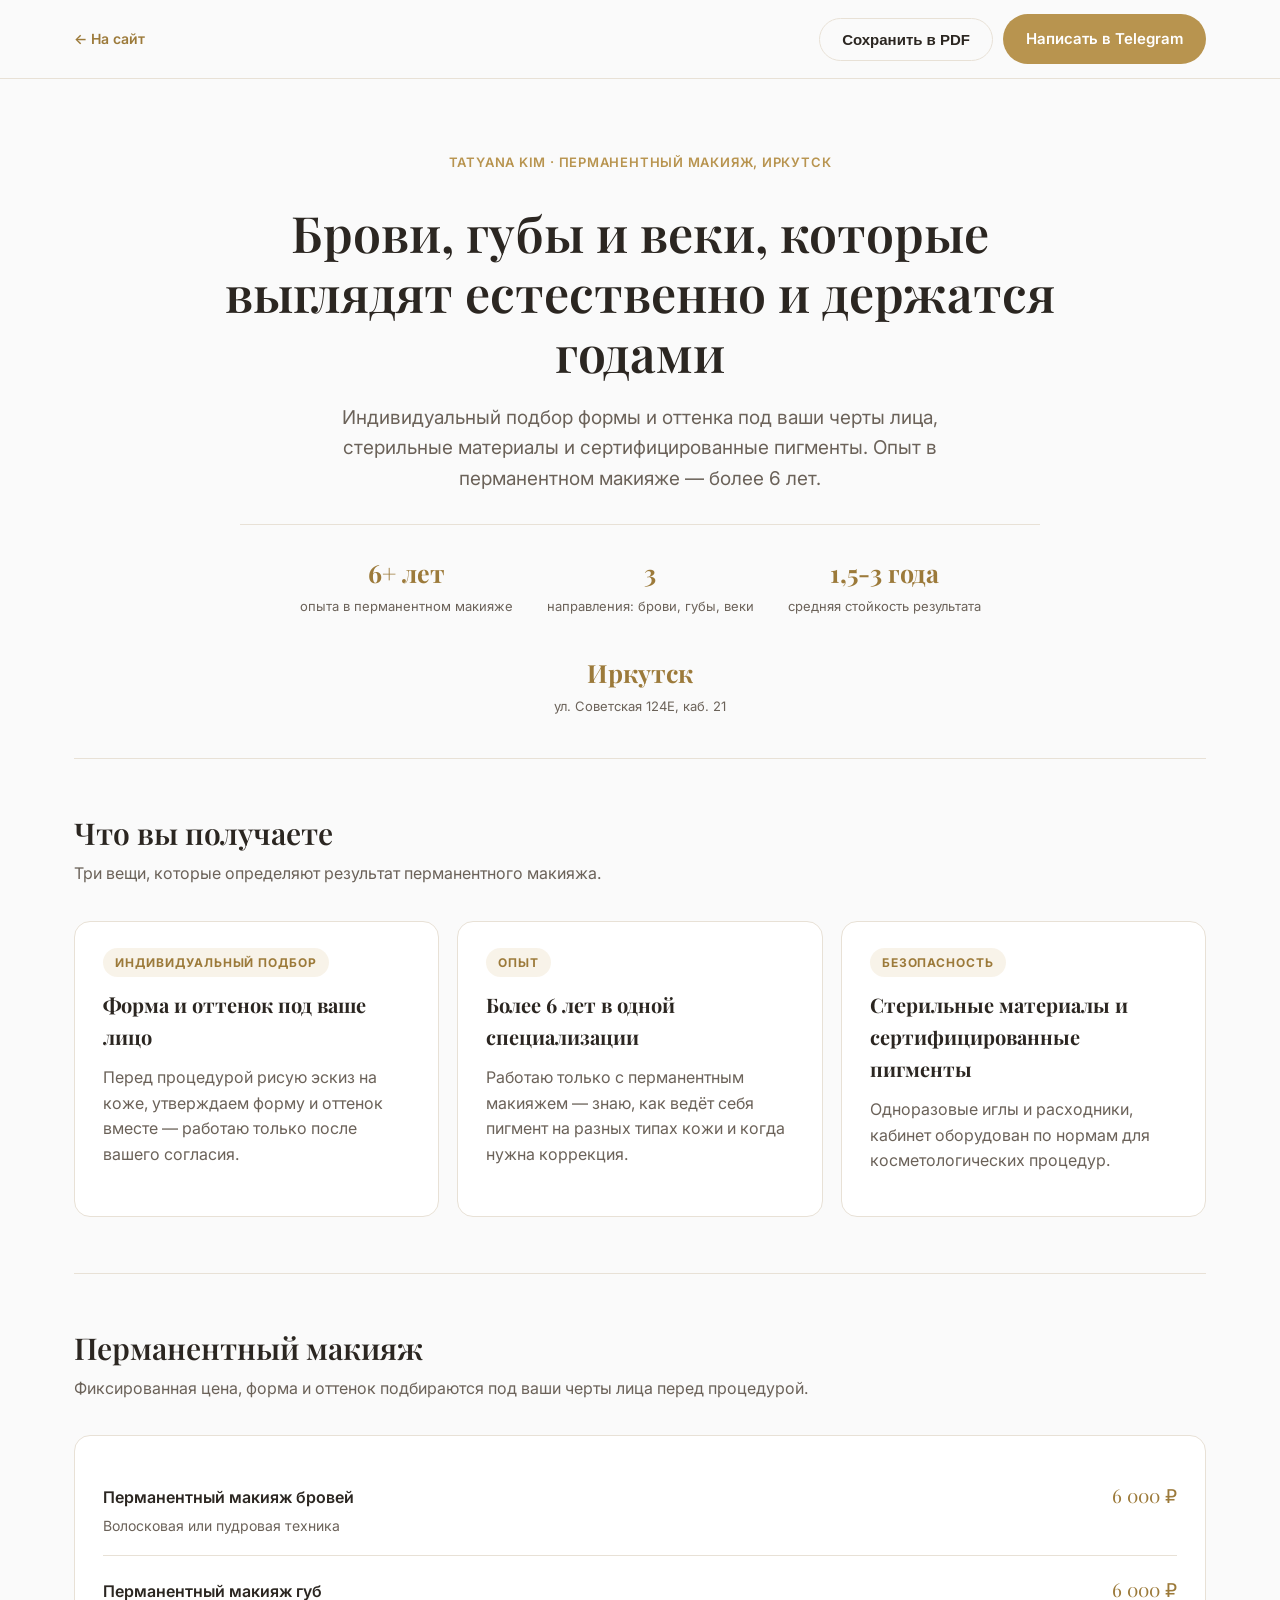
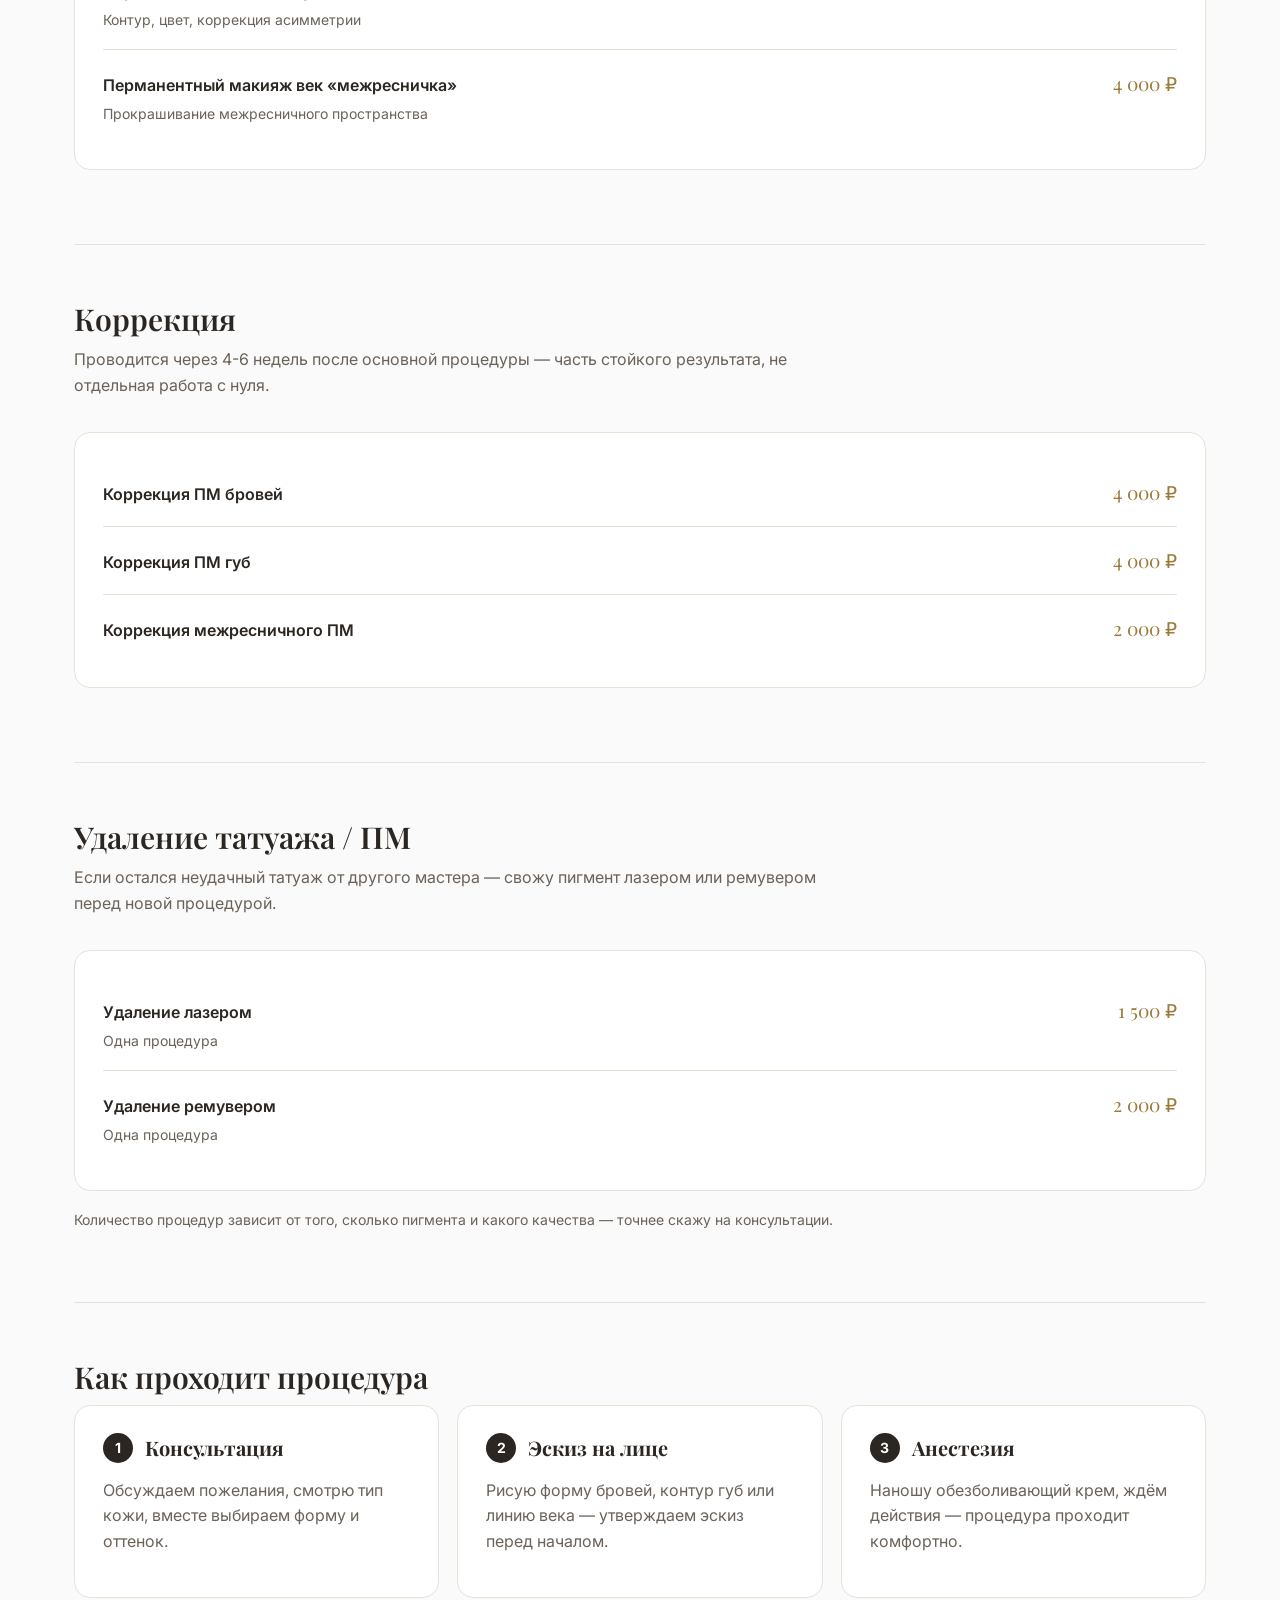
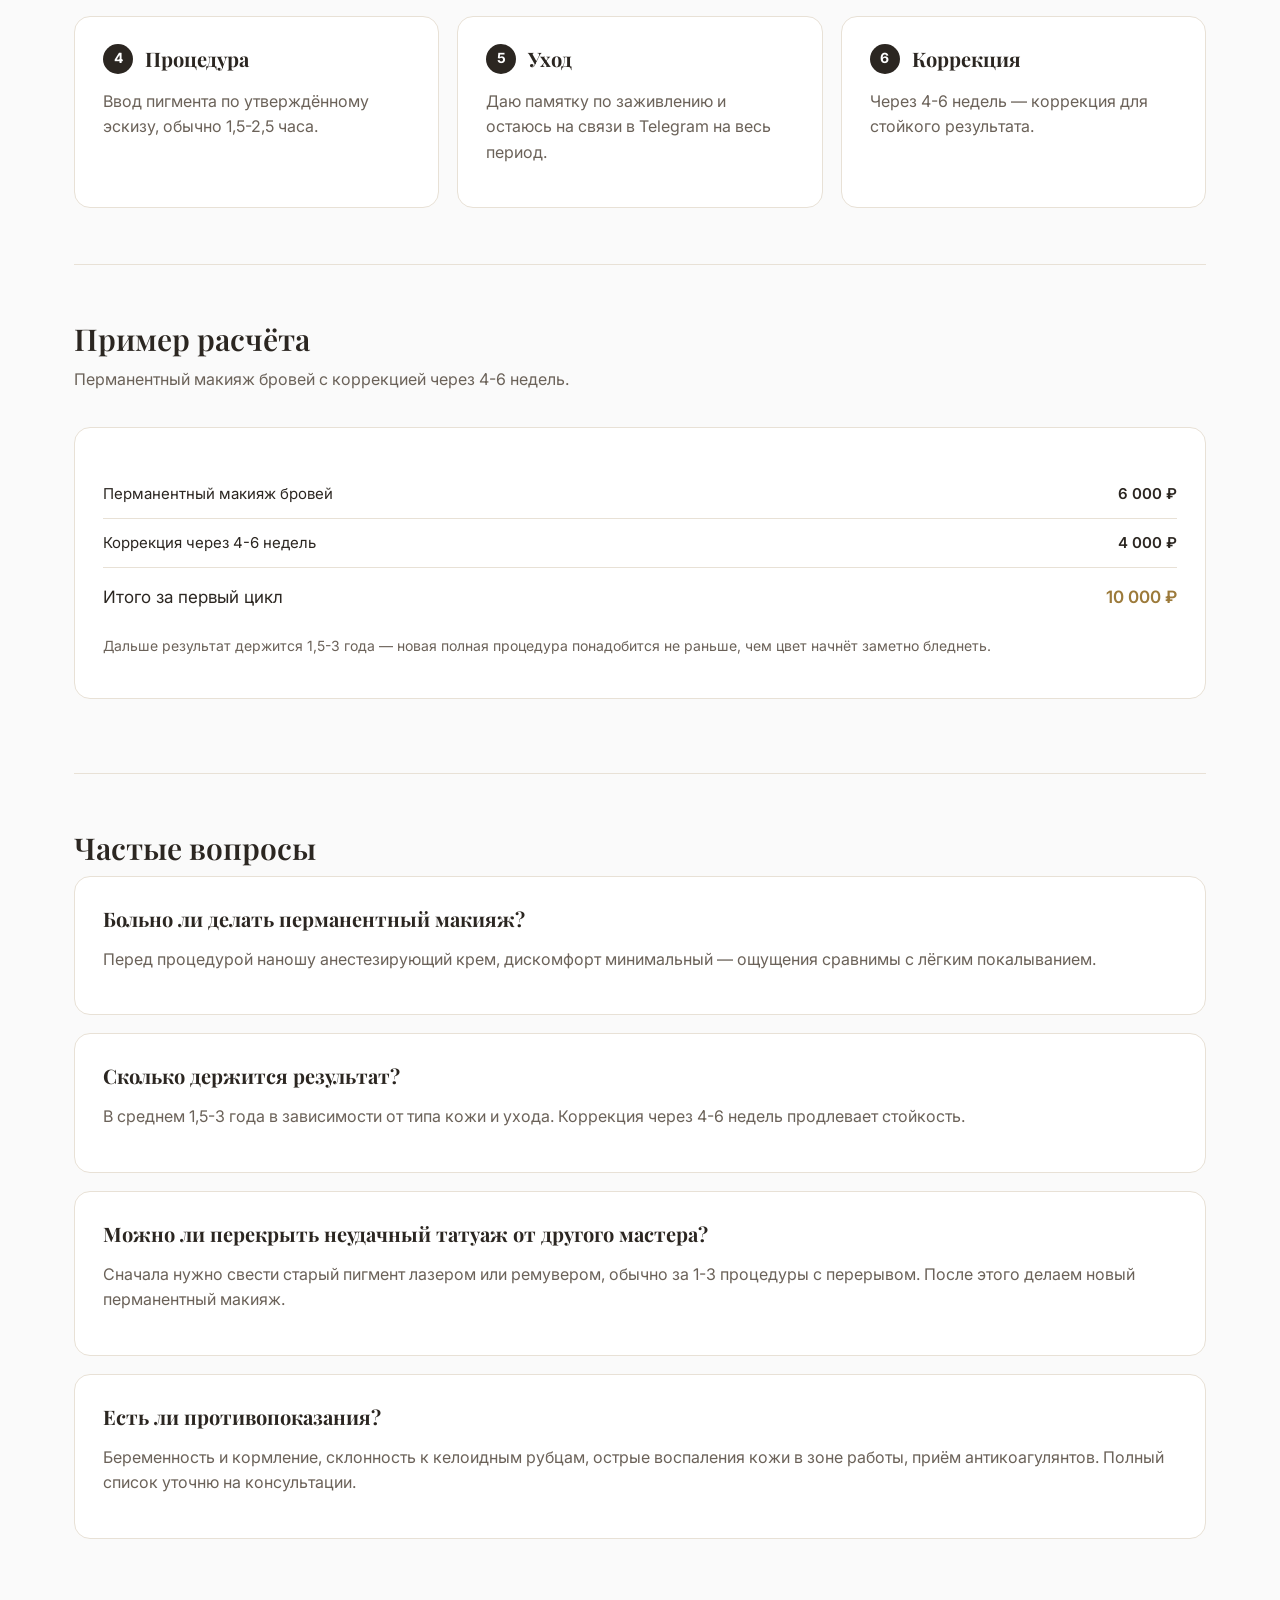
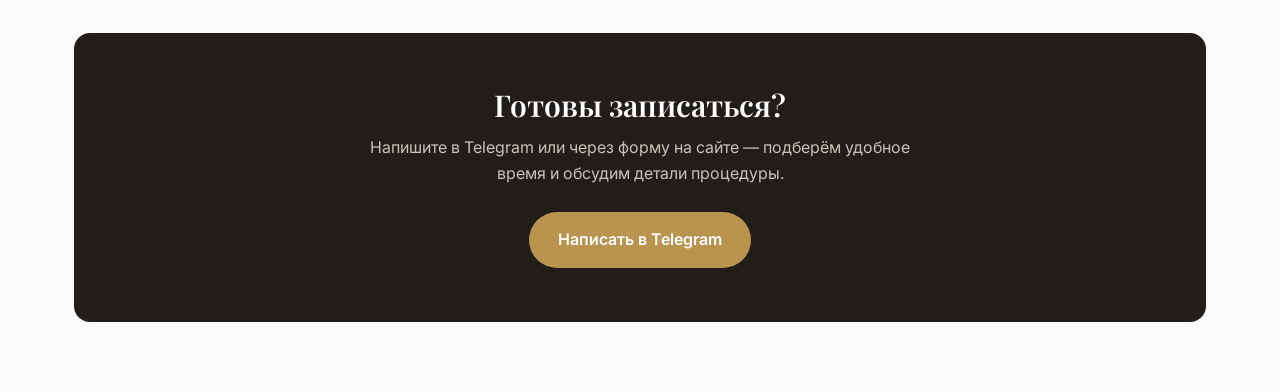
==== presentation.html @ 68ef9e55 "init: landing for Tatyana Kim permanent makeup" ====
<!DOCTYPE html>
<html lang="ru">
<head>
<meta charset="UTF-8">
<meta name="viewport" content="width=device-width, initial-scale=1.0">
<title>Перманентный макияж — Tatyana Kim, Иркутск</title>
<meta name="description" content="Перманентный макияж бровей, губ и век в Иркутске: цены, как проходит процедура и запись на консультацию.">
<link rel="preconnect" href="https://fonts.googleapis.com">
<link rel="preconnect" href="https://fonts.gstatic.com" crossorigin>
<link href="https://fonts.googleapis.com/css2?family=Playfair+Display:wght@500;600;700;800&family=Inter:wght@400;500;600;700;800&display=swap" rel="stylesheet">
<link rel="stylesheet" href="styles.css">
<link rel="stylesheet" href="materials.css">
</head>
<body>

<div class="doc-bar">
  <div class="doc-bar__inner">
    <a href="index.html" class="doc-bar__back">← <span>На сайт</span></a>
    <div class="doc-bar__actions">
      <button class="btn btn--ghost" onclick="window.print()">Сохранить в PDF</button>
      <a href="https://t.me/pm_kim_irk" target="_blank" rel="noopener" class="btn btn--primary">Написать в Telegram</a>
    </div>
  </div>
</div>

<div class="container">

  <section class="pitch">
    <p class="eyebrow eyebrow--center">Tatyana Kim · перманентный макияж, Иркутск</p>
    <h1>Брови, губы и веки, которые выглядят естественно и держатся годами</h1>
    <p class="pitch__lead">Индивидуальный подбор формы и оттенка под ваши черты лица, стерильные материалы и сертифицированные пигменты. Опыт в перманентном макияже — более 6 лет.</p>
    <div class="pitch__meta">
      <div><b>6+ лет</b><span>опыта в перманентном макияже</span></div>
      <div><b>3</b><span>направления: брови, губы, веки</span></div>
      <div><b>1,5-3 года</b><span>средняя стойкость результата</span></div>
      <div><b>Иркутск</b><span>ул. Советская 124Е, каб. 21</span></div>
    </div>
  </section>

  <section class="doc-section">
    <h2>Что вы получаете</h2>
    <p class="doc-section__lead">Три вещи, которые определяют результат перманентного макияжа.</p>
    <div class="grid-3">
      <div class="card">
        <span class="tag">Индивидуальный подбор</span>
        <p class="card__title">Форма и оттенок под ваше лицо</p>
        <p>Перед процедурой рисую эскиз на коже, утверждаем форму и оттенок вместе — работаю только после вашего согласия.</p>
      </div>
      <div class="card">
        <span class="tag">Опыт</span>
        <p class="card__title">Более 6 лет в одной специализации</p>
        <p>Работаю только с перманентным макияжем — знаю, как ведёт себя пигмент на разных типах кожи и когда нужна коррекция.</p>
      </div>
      <div class="card">
        <span class="tag">Безопасность</span>
        <p class="card__title">Стерильные материалы и сертифицированные пигменты</p>
        <p>Одноразовые иглы и расходники, кабинет оборудован по нормам для косметологических процедур.</p>
      </div>
    </div>
  </section>

  <section class="doc-section">
    <h2>Перманентный макияж</h2>
    <p class="doc-section__lead">Фиксированная цена, форма и оттенок подбираются под ваши черты лица перед процедурой.</p>
    <div class="card">
      <div class="offer">
        <div><span class="offer__name">Перманентный макияж бровей</span><span class="offer__desc">Волосковая или пудровая техника</span></div>
        <span class="offer__price">6 000 ₽</span>
      </div>
      <div class="offer">
        <div><span class="offer__name">Перманентный макияж губ</span><span class="offer__desc">Контур, цвет, коррекция асимметрии</span></div>
        <span class="offer__price">6 000 ₽</span>
      </div>
      <div class="offer">
        <div><span class="offer__name">Перманентный макияж век «межресничка»</span><span class="offer__desc">Прокрашивание межресничного пространства</span></div>
        <span class="offer__price">4 000 ₽</span>
      </div>
    </div>
  </section>

  <section class="doc-section">
    <h2>Коррекция</h2>
    <p class="doc-section__lead">Проводится через 4-6 недель после основной процедуры — часть стойкого результата, не отдельная работа с нуля.</p>
    <div class="card">
      <div class="offer">
        <div><span class="offer__name">Коррекция ПМ бровей</span></div>
        <span class="offer__price">4 000 ₽</span>
      </div>
      <div class="offer">
        <div><span class="offer__name">Коррекция ПМ губ</span></div>
        <span class="offer__price">4 000 ₽</span>
      </div>
      <div class="offer">
        <div><span class="offer__name">Коррекция межресничного ПМ</span></div>
        <span class="offer__price">2 000 ₽</span>
      </div>
    </div>
  </section>

  <section class="doc-section">
    <h2>Удаление татуажа / ПМ</h2>
    <p class="doc-section__lead">Если остался неудачный татуаж от другого мастера — свожу пигмент лазером или ремувером перед новой процедурой.</p>
    <div class="card">
      <div class="offer">
        <div><span class="offer__name">Удаление лазером</span><span class="offer__desc">Одна процедура</span></div>
        <span class="offer__price">1 500 ₽</span>
      </div>
      <div class="offer">
        <div><span class="offer__name">Удаление ремувером</span><span class="offer__desc">Одна процедура</span></div>
        <span class="offer__price">2 000 ₽</span>
      </div>
    </div>
    <p class="card__note" style="margin-top:16px">Количество процедур зависит от того, сколько пигмента и какого качества — точнее скажу на консультации.</p>
  </section>

  <section class="doc-section">
    <h2>Как проходит процедура</h2>
    <div class="grid-3">
      <div class="card">
        <div class="card__head"><span class="card__step">1</span><p class="card__title">Консультация</p></div>
        <p>Обсуждаем пожелания, смотрю тип кожи, вместе выбираем форму и оттенок.</p>
      </div>
      <div class="card">
        <div class="card__head"><span class="card__step">2</span><p class="card__title">Эскиз на лице</p></div>
        <p>Рисую форму бровей, контур губ или линию века — утверждаем эскиз перед началом.</p>
      </div>
      <div class="card">
        <div class="card__head"><span class="card__step">3</span><p class="card__title">Анестезия</p></div>
        <p>Наношу обезболивающий крем, ждём действия — процедура проходит комфортно.</p>
      </div>
      <div class="card">
        <div class="card__head"><span class="card__step">4</span><p class="card__title">Процедура</p></div>
        <p>Ввод пигмента по утверждённому эскизу, обычно 1,5-2,5 часа.</p>
      </div>
      <div class="card">
        <div class="card__head"><span class="card__step">5</span><p class="card__title">Уход</p></div>
        <p>Даю памятку по заживлению и остаюсь на связи в Telegram на весь период.</p>
      </div>
      <div class="card">
        <div class="card__head"><span class="card__step">6</span><p class="card__title">Коррекция</p></div>
        <p>Через 4-6 недель — коррекция для стойкого результата.</p>
      </div>
    </div>
  </section>

  <section class="doc-section">
    <h2>Пример расчёта</h2>
    <p class="doc-section__lead">Перманентный макияж бровей с коррекцией через 4-6 недель.</p>
    <div class="card">
      <table class="calc">
        <tr><td>Перманентный макияж бровей</td><td>6 000 ₽</td></tr>
        <tr><td>Коррекция через 4-6 недель</td><td>4 000 ₽</td></tr>
        <tr><td>Итого за первый цикл</td><td>10 000 ₽</td></tr>
      </table>
      <p class="card__note">Дальше результат держится 1,5-3 года — новая полная процедура понадобится не раньше, чем цвет начнёт заметно бледнеть.</p>
    </div>
  </section>

  <section class="doc-section">
    <h2>Частые вопросы</h2>
    <div class="card">
      <p class="card__title">Больно ли делать перманентный макияж?</p>
      <p>Перед процедурой наношу анестезирующий крем, дискомфорт минимальный — ощущения сравнимы с лёгким покалыванием.</p>
    </div>
    <div class="card">
      <p class="card__title">Сколько держится результат?</p>
      <p>В среднем 1,5-3 года в зависимости от типа кожи и ухода. Коррекция через 4-6 недель продлевает стойкость.</p>
    </div>
    <div class="card">
      <p class="card__title">Можно ли перекрыть неудачный татуаж от другого мастера?</p>
      <p>Сначала нужно свести старый пигмент лазером или ремувером, обычно за 1-3 процедуры с перерывом. После этого делаем новый перманентный макияж.</p>
    </div>
    <div class="card">
      <p class="card__title">Есть ли противопоказания?</p>
      <p>Беременность и кормление, склонность к келоидным рубцам, острые воспаления кожи в зоне работы, приём антикоагулянтов. Полный список уточню на консультации.</p>
    </div>
  </section>

  <div class="cta-final">
    <h2>Готовы записаться?</h2>
    <p>Напишите в Telegram или через форму на сайте — подберём удобное время и обсудим детали процедуры.</p>
    <a href="https://t.me/pm_kim_irk" class="btn btn--primary btn--lg" target="_blank" rel="noopener">Написать в Telegram</a>
  </div>

</div>

</body>
</html>
---- styles.css ----
:root {
  --clr-bg: #fafafa;
  --clr-bg-alt: #f5f1ea;
  --clr-surface: #ffffff;
  --clr-text: #2b2621;
  --clr-text-soft: #6b6259;
  --clr-text-muted: #6b6259;
  --clr-accent: #b8944f;
  --clr-accent-dark: #9c7a3a;
  --clr-accent-soft: #f1e6d3;
  --clr-border: #e8e1d6;
  --radius: 16px;
  --shadow: 0 20px 45px -25px rgba(43, 38, 33, 0.35);
  --font-head: 'Playfair Display', serif;
  --font-body: 'Inter', sans-serif;
}

* { box-sizing: border-box; }
html { scroll-behavior: smooth; }
body {
  margin: 0;
  font-family: var(--font-body);
  color: var(--clr-text);
  background: var(--clr-bg);
  line-height: 1.6;
}
img { max-width: 100%; display: block; }
a { color: inherit; text-decoration: none; }
h1, h2, h3 { font-family: var(--font-head); font-weight: 600; margin: 0 0 .5em; line-height: 1.2; }
p { margin: 0 0 1em; color: var(--clr-text-soft); }

.container { max-width: 1180px; margin: 0 auto; padding: 0 24px; }

.btn {
  display: inline-flex;
  align-items: center;
  justify-content: center;
  gap: 8px;
  padding: 12px 22px;
  border-radius: 999px;
  font-weight: 600;
  font-size: 15px;
  border: 1px solid transparent;
  cursor: pointer;
  transition: transform .15s ease, box-shadow .15s ease, background .15s ease;
  white-space: nowrap;
}
.btn--primary { background: var(--clr-accent); color: #fff; }
.btn--primary:hover { transform: translateY(-2px); box-shadow: 0 14px 30px -14px rgba(184, 148, 79, .7); }
.btn--ghost { background: transparent; border-color: var(--clr-border); color: var(--clr-text); }
.btn--ghost:hover { border-color: var(--clr-accent); color: var(--clr-accent); }
.btn--lg { padding: 14px 28px; font-size: 16px; }

/* Header */
.header {
  position: sticky;
  top: 0;
  z-index: 100;
  background: rgba(250, 250, 250, .88);
  backdrop-filter: blur(10px);
  border-bottom: 1px solid transparent;
  transition: border-color .2s ease, box-shadow .2s ease;
}
.header.scrolled { border-bottom-color: var(--clr-border); box-shadow: 0 8px 24px -20px rgba(0,0,0,.4); }
.header__inner {
  display: flex;
  align-items: center;
  gap: 24px;
  min-width: 0;
  padding-top: 14px;
  padding-bottom: 14px;
}
.logo { display: flex; align-items: center; gap: 10px; flex-shrink: 0; }
.logo__text { font-family: var(--font-head); font-size: 19px; font-weight: 600; color: var(--clr-text); }
.logo__suffix { color: var(--clr-accent); font-weight: 500; }

.nav { display: flex; align-items: center; gap: 26px; margin-left: auto; }
.nav a { font-size: 14.5px; font-weight: 500; color: var(--clr-text-soft); white-space: nowrap; transition: color .15s ease; }
.nav a:hover { color: var(--clr-accent); }

.header__actions { display: flex; align-items: center; gap: 16px; flex-shrink: 0; }
.header__phone { font-weight: 600; font-size: 14.5px; white-space: nowrap; }

.burger {
  display: none;
  flex-direction: column;
  justify-content: center;
  gap: 5px;
  width: 34px;
  height: 34px;
  background: none;
  border: 1px solid var(--clr-border);
  border-radius: 8px;
  cursor: pointer;
}
.burger span { display: block; width: 16px; height: 2px; margin: 0 auto; background: var(--clr-text); transition: transform .2s ease, opacity .2s ease; }
.burger.is-open span:nth-child(1) { transform: translateY(7px) rotate(45deg); }
.burger.is-open span:nth-child(2) { opacity: 0; }
.burger.is-open span:nth-child(3) { transform: translateY(-7px) rotate(-45deg); }

/* Hero */
.hero { padding: 64px 0 80px; background: linear-gradient(180deg, var(--clr-bg-alt), var(--clr-bg) 60%); }
.hero__grid { display: grid; grid-template-columns: 1.05fr .95fr; gap: 56px; align-items: center; }
.eyebrow { display: inline-block; font-size: 13px; font-weight: 600; letter-spacing: .06em; text-transform: uppercase; color: var(--clr-accent); margin-bottom: 16px; }
.hero h1 { font-size: 42px; margin-bottom: 20px; }
.hero__lead { font-size: 17px; max-width: 520px; }
.hero__cta { display: flex; gap: 14px; flex-wrap: wrap; margin: 28px 0 40px; }
.hero__stats { display: flex; gap: 36px; flex-wrap: wrap; }
.stat { display: flex; flex-direction: column; }
.stat__num, .stat__suffix { font-family: var(--font-head); font-size: 30px; font-weight: 700; color: var(--clr-text); display: inline; }
.stat__label { font-size: 13px; color: var(--clr-text-soft); max-width: 140px; margin-top: 4px; }

.hero__card { position: relative; border-radius: 24px; overflow: hidden; box-shadow: var(--shadow); }
.hero__card img { width: 100%; height: 560px; object-fit: cover; }
.hero__badge {
  position: absolute; left: 20px; bottom: 20px;
  background: rgba(255,255,255,.92);
  backdrop-filter: blur(6px);
  border-radius: 14px;
  padding: 12px 16px;
  display: flex; flex-direction: column; gap: 2px;
  box-shadow: var(--shadow);
}
.hero__badge strong { font-family: var(--font-head); font-size: 15px; }
.hero__badge span { font-size: 12.5px; color: var(--clr-text-soft); }

/* Sections generic */
section { padding: 76px 0; }
.section-title { font-size: 32px; text-align: center; margin-bottom: 12px; }
.section-sub { text-align: center; max-width: 560px; margin: 0 auto 40px; }

/* Advantages */
.advantages { background: var(--clr-surface); }
.adv-grid { display: grid; grid-template-columns: repeat(3, 1fr); gap: 28px; }
.adv { background: var(--clr-bg); border: 1px solid var(--clr-border); border-radius: var(--radius); padding: 28px; }
.adv__icon { width: 48px; height: 48px; border-radius: 12px; background: var(--clr-accent-soft); display: flex; align-items: center; justify-content: center; margin-bottom: 18px; }
.adv h3 { font-size: 18px; }
.adv p { font-size: 14.5px; margin: 0; }

/* Services */
.service-grid { display: grid; grid-template-columns: repeat(4, 1fr); gap: 24px; }
.service { background: var(--clr-surface); border: 1px solid var(--clr-border); border-radius: var(--radius); overflow: hidden; transition: transform .2s ease, box-shadow .2s ease; }
.service:hover { transform: translateY(-4px); box-shadow: var(--shadow); }
.service img { height: 190px; object-fit: cover; }
.service__body { padding: 20px; }
.service__body h3 { font-size: 16.5px; margin-bottom: 8px; }
.service__body p { font-size: 13.5px; margin-bottom: 14px; }
.service__price { font-weight: 700; color: var(--clr-accent); font-family: var(--font-head); font-size: 16px; }

/* Prices */
.prices { background: var(--clr-surface); }
.price-table { max-width: 780px; margin: 0 auto; border: 1px solid var(--clr-border); border-radius: var(--radius); overflow: hidden; }
.price-row { display: flex; justify-content: space-between; gap: 20px; padding: 16px 24px; border-bottom: 1px solid var(--clr-border); font-size: 15px; }
.price-row:last-child { border-bottom: none; }
.price-row--head { background: var(--clr-bg-alt); font-weight: 700; font-family: var(--font-head); }
.price-row span:last-child { font-weight: 600; white-space: nowrap; }
.price-note { max-width: 780px; margin: 20px auto 0; text-align: center; font-size: 14px; }

/* Process */
.process-grid { display: grid; grid-template-columns: repeat(5, 1fr); gap: 20px; }
.step { padding: 22px; background: var(--clr-bg); border: 1px solid var(--clr-border); border-radius: var(--radius); }
.step__num { font-family: var(--font-head); font-size: 26px; color: var(--clr-accent); font-weight: 700; }
.step h3 { font-size: 15.5px; margin: 12px 0 8px; }
.step p { font-size: 13px; margin: 0; }

/* Gallery */
.gallery { background: var(--clr-surface); }
.gallery-grid { display: grid; grid-template-columns: repeat(4, 1fr); gap: 20px; }
.gallery-item { border-radius: var(--radius); overflow: hidden; box-shadow: var(--shadow); }
.gallery-item img { height: 230px; object-fit: cover; transition: transform .3s ease; }
.gallery-item:hover img { transform: scale(1.05); }

/* FAQ */
.faq__list { max-width: 780px; margin: 0 auto; display: flex; flex-direction: column; gap: 12px; }
.faq__item { background: var(--clr-surface); border: 1px solid var(--clr-border); border-radius: 12px; padding: 18px 22px; }
.faq__item summary { cursor: pointer; font-weight: 600; font-size: 15.5px; list-style: none; display: flex; justify-content: space-between; align-items: center; }
.faq__item summary::after { content: '+'; font-size: 20px; color: var(--clr-accent); margin-left: 12px; }
.faq__item[open] summary::after { content: '−'; }
.faq__item summary::-webkit-details-marker { display: none; }
.faq__item p { margin: 12px 0 0; font-size: 14.5px; }

/* Form */
.form-section { background: var(--clr-bg-alt); }
.form-grid { display: grid; grid-template-columns: 1fr 1fr; gap: 48px; align-items: start; }
.form-info .section-title { text-align: left; }
.contact-card { background: var(--clr-surface); border: 1px solid var(--clr-border); border-radius: var(--radius); padding: 22px; margin: 24px 0; display: flex; flex-direction: column; gap: 14px; }
.contact-card__row { display: flex; flex-direction: column; gap: 2px; font-size: 14.5px; }
.contact-card__row strong { font-size: 12.5px; text-transform: uppercase; letter-spacing: .04em; color: var(--clr-text-soft); }
.map { border-radius: var(--radius); border: 1px solid var(--clr-border); }

.form { background: var(--clr-surface); border: 1px solid var(--clr-border); border-radius: var(--radius); padding: 32px; display: flex; flex-direction: column; gap: 16px; box-shadow: var(--shadow); }
.form label { display: flex; flex-direction: column; gap: 6px; font-size: 13.5px; font-weight: 600; color: var(--clr-text-soft); }
.form input, .form select, .form textarea {
  font-family: var(--font-body);
  font-size: 15px;
  padding: 12px 14px;
  border-radius: 10px;
  border: 1px solid var(--clr-border);
  background: var(--clr-bg);
  color: var(--clr-text);
  resize: vertical;
}
.form input:focus, .form select:focus, .form textarea:focus { outline: none; border-color: var(--clr-accent); }
.form__note { font-size: 12.5px; margin: 4px 0 0; }
.form__note a { color: var(--clr-accent); text-decoration: underline; }

/* Footer */
.footer { background: #241f1a; color: #ece6dc; padding: 56px 0 0; }
.footer__inner { display: grid; grid-template-columns: 1.4fr 1fr 1fr 1fr; gap: 32px; padding-bottom: 40px; border-bottom: 1px solid rgba(255,255,255,.1); }
.footer .logo__text { color: #fff; }
.footer__brand p { color: #b6ac9c; font-size: 13.5px; margin-top: 10px; }
.footer__col { display: flex; flex-direction: column; gap: 8px; font-size: 14px; }
.footer__col strong { color: #fff; font-size: 13px; text-transform: uppercase; letter-spacing: .05em; margin-bottom: 4px; }
.footer__col a, .footer__col span { color: #b6ac9c; }
.footer__col a:hover { color: var(--clr-accent); }
.footer__bottom { padding: 20px 24px; font-size: 12.5px; color: #8b8071; text-align: center; }

/* FAB */
.fab {
  position: fixed;
  right: 24px;
  bottom: 24px;
  width: 56px;
  height: 56px;
  border-radius: 50%;
  background: var(--clr-accent);
  display: flex;
  align-items: center;
  justify-content: center;
  box-shadow: 0 14px 30px -10px rgba(184, 148, 79, .6);
  z-index: 90;
}

/* Reveal */
.reveal { opacity: 0; transform: translateY(24px); transition: opacity .6s ease, transform .6s ease; }
.reveal.is-visible { opacity: 1; transform: none; }

/* ===== Breakpoints ===== */
@media (max-width: 1180px) {
  .nav { gap: 18px; }
  .nav a { font-size: 13.5px; }
}
@media (max-width: 1100px) {
  .nav { display: none; }
  .nav.is-open {
    display: flex; flex-direction: column; gap: 4px;
    position: absolute; top: 100%; left: 0; right: 0;
    background: var(--clr-surface); border-bottom: 1px solid var(--clr-border);
    padding: 16px 24px;
  }
  .burger { display: flex; }
}
@media (max-width: 900px) {
  .hero__grid { grid-template-columns: 1fr; }
  .hero__card img { height: 380px; }
  .hero h1 { font-size: 32px; }
  .adv-grid, .service-grid, .gallery-grid { grid-template-columns: repeat(2, 1fr); }
  .process-grid { grid-template-columns: repeat(2, 1fr); }
  .form-grid { grid-template-columns: 1fr; }
  .footer__inner { grid-template-columns: 1fr 1fr; }
}
@media (max-width: 560px) {
  .header__phone { display: none; }
  .adv-grid, .service-grid, .gallery-grid, .process-grid { grid-template-columns: 1fr; }
  .price-row { font-size: 14px; padding: 14px 18px; }
  .footer__inner { grid-template-columns: 1fr; }
}
@media (max-width: 380px) {
  .logo__suffix { display: none; }
}
---- materials.css ----
/* Стили для материалов: скрипты продаж, презентация, аутрич */

.doc-bar {
  position: sticky;
  top: 0;
  z-index: 50;
  background: rgba(250, 250, 250, 0.94);
  backdrop-filter: blur(10px);
  border-bottom: 1px solid var(--clr-border);
}
.doc-bar__inner {
  display: flex;
  align-items: center;
  justify-content: space-between;
  gap: 16px;
  padding: 14px 24px;
  max-width: 1180px;
  margin: 0 auto;
}
.doc-bar__back { font-weight: 600; font-size: 14px; color: var(--clr-accent-dark); }
.doc-bar__back:hover { color: var(--clr-text); }
.doc-bar__actions { display: flex; gap: 10px; align-items: center; }

.doc-hero { padding: 64px 0 40px; }
.doc-hero h1 { font-size: 40px; max-width: 860px; margin-bottom: 18px; }
.doc-hero__lead { font-size: 18px; color: var(--clr-text-muted); max-width: 760px; }

.toc {
  display: flex;
  flex-wrap: wrap;
  gap: 10px;
  margin-top: 30px;
  padding-top: 26px;
  border-top: 1px solid var(--clr-border);
}
.toc a {
  font-size: 14px;
  font-weight: 600;
  padding: 8px 16px;
  border-radius: 999px;
  background: var(--clr-surface);
  border: 1px solid var(--clr-border);
  transition: all 0.2s ease;
}
.toc a:hover { border-color: var(--clr-accent); color: var(--clr-accent-dark); }

.doc-section { padding: 56px 0; border-top: 1px solid var(--clr-border); }
.doc-section:first-of-type { border-top: none; }
.doc-section h2 { font-size: 30px; margin-bottom: 10px; }
.doc-section__lead { color: var(--clr-text-muted); max-width: 780px; margin-bottom: 34px; }

.card {
  background: var(--clr-surface);
  border: 1px solid var(--clr-border);
  border-radius: var(--radius);
  padding: 26px 28px;
  margin-bottom: 18px;
}
.card__title {
  font-family: var(--font-head);
  font-size: 20px;
  font-weight: 700;
  margin-bottom: 12px;
  color: var(--clr-text);
}
.card__note { font-size: 14px; color: var(--clr-text-muted); margin-top: 12px; }
.card p + p { margin-top: 10px; }

.card__step {
  display: inline-flex;
  align-items: center;
  justify-content: center;
  width: 30px;
  height: 30px;
  border-radius: 50%;
  background: var(--clr-text);
  color: #fff;
  font-size: 14px;
  font-weight: 700;
  font-family: var(--font-body);
  margin-right: 12px;
  flex: none;
}
.card__head { display: flex; align-items: center; margin-bottom: 14px; }
.card__head .card__title { margin-bottom: 0; }

.say {
  border-left: 3px solid var(--clr-accent);
  background: rgba(201, 169, 97, 0.1);
  border-radius: 0 10px 10px 0;
  padding: 14px 18px;
  margin: 12px 0;
  font-size: 15.5px;
}
.say + .say { margin-top: 10px; }
.say__who {
  display: block;
  font-size: 12px;
  font-weight: 700;
  letter-spacing: 0.1em;
  text-transform: uppercase;
  color: var(--clr-accent-dark);
  margin-bottom: 6px;
}
.say--client {
  border-left-color: var(--clr-text-muted);
  background: var(--clr-surface);
  border: 1px solid var(--clr-border);
  border-left: 3px solid var(--clr-text-muted);
}
.say--client .say__who { color: var(--clr-text-muted); }
.say--stop {
  border-left-color: #a13b30;
  background: #fbf1ef;
}
.say--stop .say__who { color: #a13b30; }

.ul { margin: 12px 0 0 20px; }
.ul li { margin-bottom: 8px; }
.ul li::marker { color: var(--clr-accent-dark); }

.grid-2 { display: grid; grid-template-columns: repeat(2, 1fr); gap: 18px; }
.grid-2 .card { margin-bottom: 0; }
.grid-3 { display: grid; grid-template-columns: repeat(3, 1fr); gap: 18px; }
.grid-3 .card { margin-bottom: 0; }

.tag {
  display: inline-block;
  font-size: 12px;
  font-weight: 700;
  letter-spacing: 0.08em;
  text-transform: uppercase;
  color: var(--clr-accent-dark);
  background: rgba(201, 169, 97, 0.14);
  border-radius: 999px;
  padding: 5px 12px;
  margin-bottom: 12px;
}

.tip {
  background: rgba(201, 169, 97, 0.1);
  border-radius: var(--radius);
  padding: 22px 26px;
  margin-top: 24px;
  border: 1px dashed var(--clr-accent);
}
.tip strong { color: var(--clr-text); }

.calc { width: 100%; border-collapse: collapse; margin-top: 16px; font-size: 15px; }
.calc td { padding: 12px 0; border-bottom: 1px solid var(--clr-border); }
.calc td:last-child { text-align: right; font-weight: 600; white-space: nowrap; }
.calc tr:last-child td { border-bottom: none; font-size: 17px; padding-top: 16px; }
.calc tr:last-child td:last-child { color: var(--clr-accent-dark); }

.eyebrow--center { text-align: center; }
.pitch { text-align: center; padding: 70px 0 40px; }
.pitch h1 { font-size: 50px; margin: 14px auto 20px; max-width: 900px; }
.pitch__lead { font-size: 19px; color: var(--clr-text-muted); max-width: 700px; margin: 0 auto 30px; }
.pitch__meta {
  display: flex;
  justify-content: center;
  flex-wrap: wrap;
  gap: 34px;
  padding-top: 28px;
  border-top: 1px solid var(--clr-border);
  max-width: 800px;
  margin: 0 auto;
}
.pitch__meta div { text-align: center; }
.pitch__meta b { display: block; font-family: var(--font-head); font-size: 25px; color: var(--clr-accent-dark); }
.pitch__meta span { font-size: 13px; color: var(--clr-text-muted); }

.offer {
  display: flex;
  justify-content: space-between;
  align-items: baseline;
  gap: 20px;
  padding: 18px 0;
  border-bottom: 1px solid var(--clr-border);
}
.offer:last-child { border-bottom: none; }
.offer__name { font-weight: 600; color: var(--clr-text); }
.offer__desc { display: block; font-weight: 400; font-size: 14px; color: var(--clr-text-muted); margin-top: 4px; }
.offer__price { white-space: nowrap; font-family: var(--font-head); font-size: 19px; color: var(--clr-accent-dark); }

.cta-final {
  background: #211d1a;
  border-radius: var(--radius);
  padding: 54px 40px;
  text-align: center;
  margin: 20px 0 70px;
}
.cta-final h2 { color: #fff; font-size: 30px; margin-bottom: 12px; }
.cta-final p { color: #c9c2b7; max-width: 560px; margin: 0 auto 26px; }

@media (max-width: 560px) {
  .doc-bar__actions .btn--ghost { display: none; }
  .doc-bar__actions .btn { padding: 10px 16px; font-size: 14px; }
}

@media (max-width: 860px) {
  .grid-2, .grid-3 { grid-template-columns: 1fr; }
  .doc-hero h1 { font-size: 28px; }
  .pitch h1 { font-size: 32px; }
  .doc-section h2 { font-size: 24px; }
  .doc-bar__inner { padding: 12px 18px; }
  .doc-bar__back span { display: none; }
  .offer { flex-direction: column; gap: 6px; }
}

@media print {
  .doc-bar, .toc, .fab, .no-print { display: none !important; }
  body { background: #fff; font-size: 12pt; }
  .card, .tip, .say { break-inside: avoid; }
  .doc-section { padding: 22px 0; page-break-inside: auto; }
  .cta-final { background: #fff; border: 2px solid var(--clr-text); }
  .cta-final h2 { color: var(--clr-text); }
  .cta-final p { color: var(--clr-text-muted); }
  a { text-decoration: none; }
}

/* Хаб-страница материалов */
.hub-grid {
  display: grid;
  grid-template-columns: repeat(3, 1fr);
  gap: 22px;
  margin-top: 10px;
}
.hub-card {
  background: var(--clr-surface);
  border: 1px solid var(--clr-border);
  border-radius: var(--radius);
  padding: 30px 26px;
  display: flex;
  flex-direction: column;
  transition: border-color 0.2s ease, transform 0.2s ease;
}
.hub-card:hover { border-color: var(--clr-accent); transform: translateY(-3px); }
.hub-card__num {
  font-family: var(--font-head);
  font-size: 14px;
  font-weight: 700;
  color: var(--clr-accent-dark);
  margin-bottom: 14px;
}
.hub-card__title { font-family: var(--font-head); font-size: 22px; font-weight: 700; margin-bottom: 12px; color: var(--clr-text); }
.hub-card__lead { color: var(--clr-text-muted); font-size: 15px; flex: 1; margin-bottom: 22px; }
.hub-card__link {
  display: inline-flex;
  align-items: center;
  gap: 8px;
  font-weight: 600;
  color: var(--clr-accent-dark);
  font-size: 15px;
}
.hub-card__link:hover { color: var(--clr-text); }

@media (max-width: 860px) {
  .hub-grid { grid-template-columns: 1fr; }
}

/* Кнопки для doc-bar (используются классы .btn из styles.css, добавляем варианты) */
.btn--ghost { background: transparent; color: var(--clr-text); border: 1px solid var(--clr-border); }
.btn--ghost:hover { border-color: var(--clr-accent); color: var(--clr-accent-dark); }
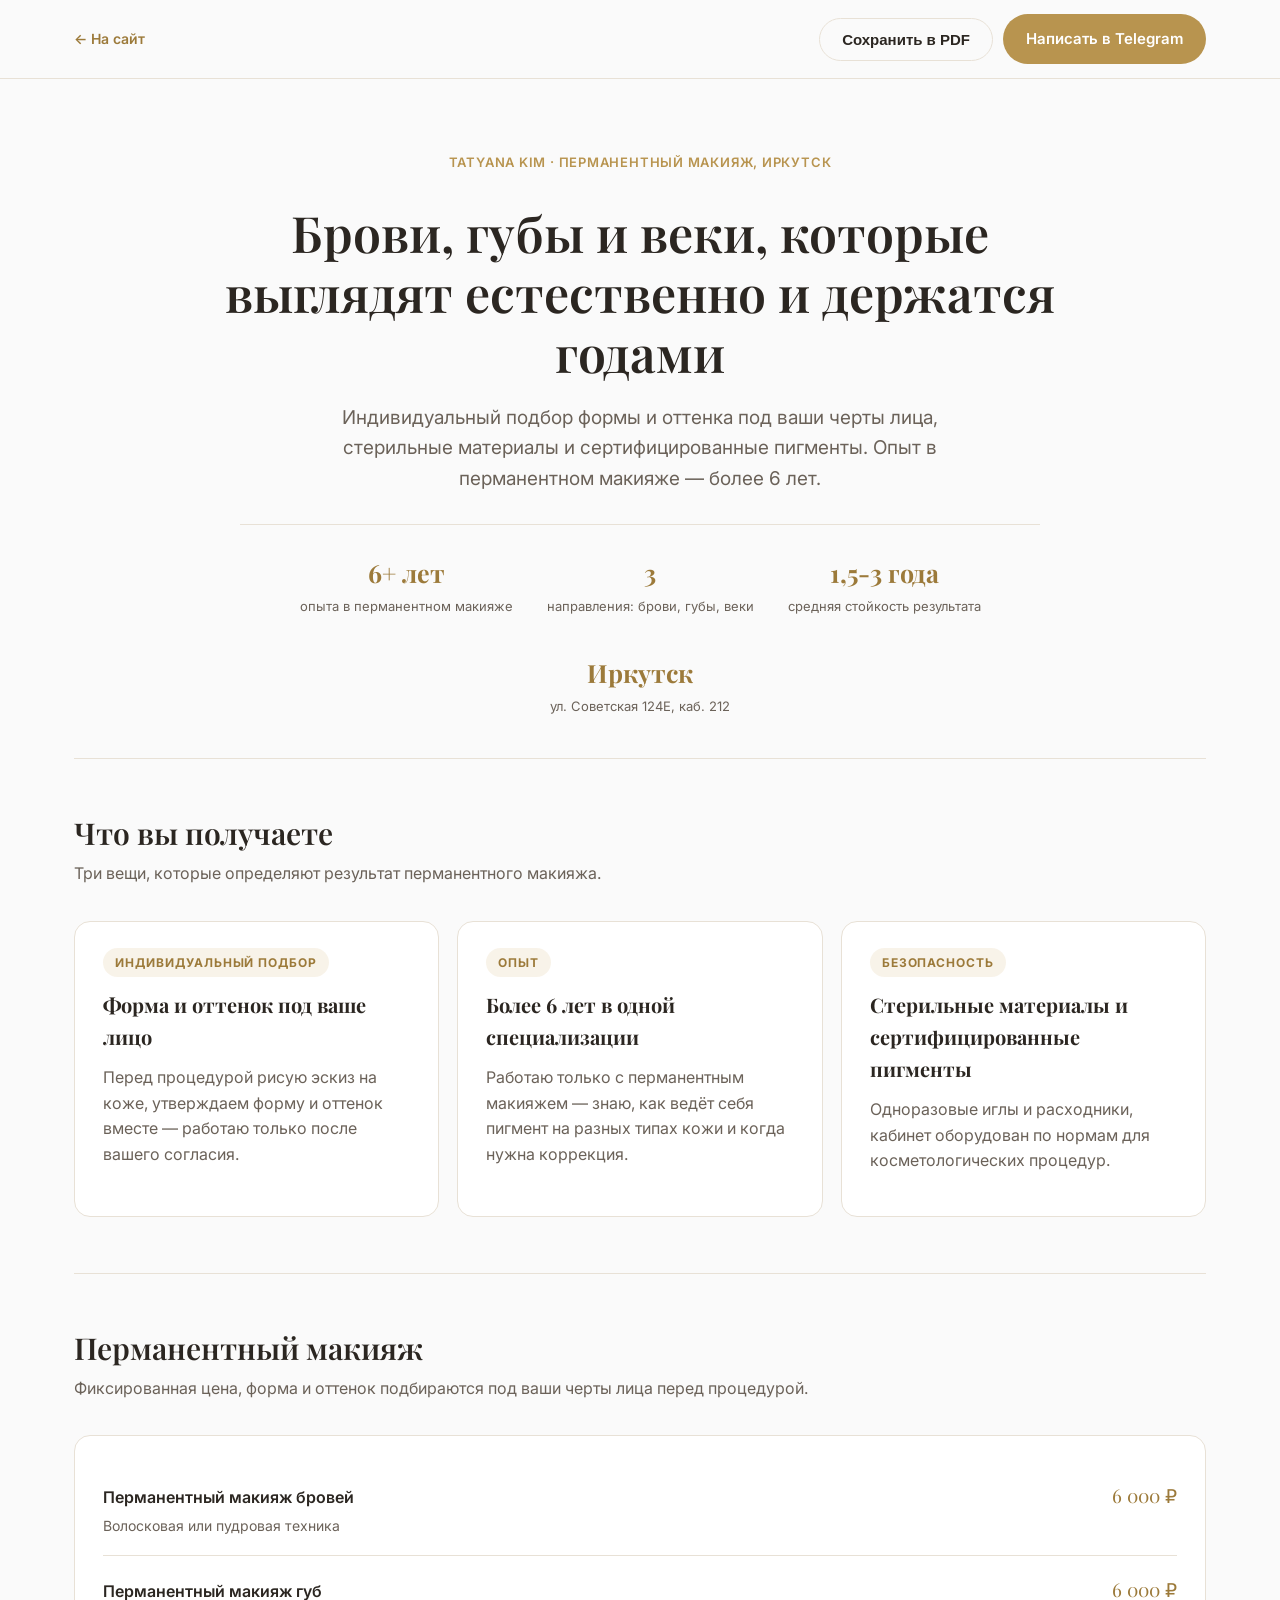
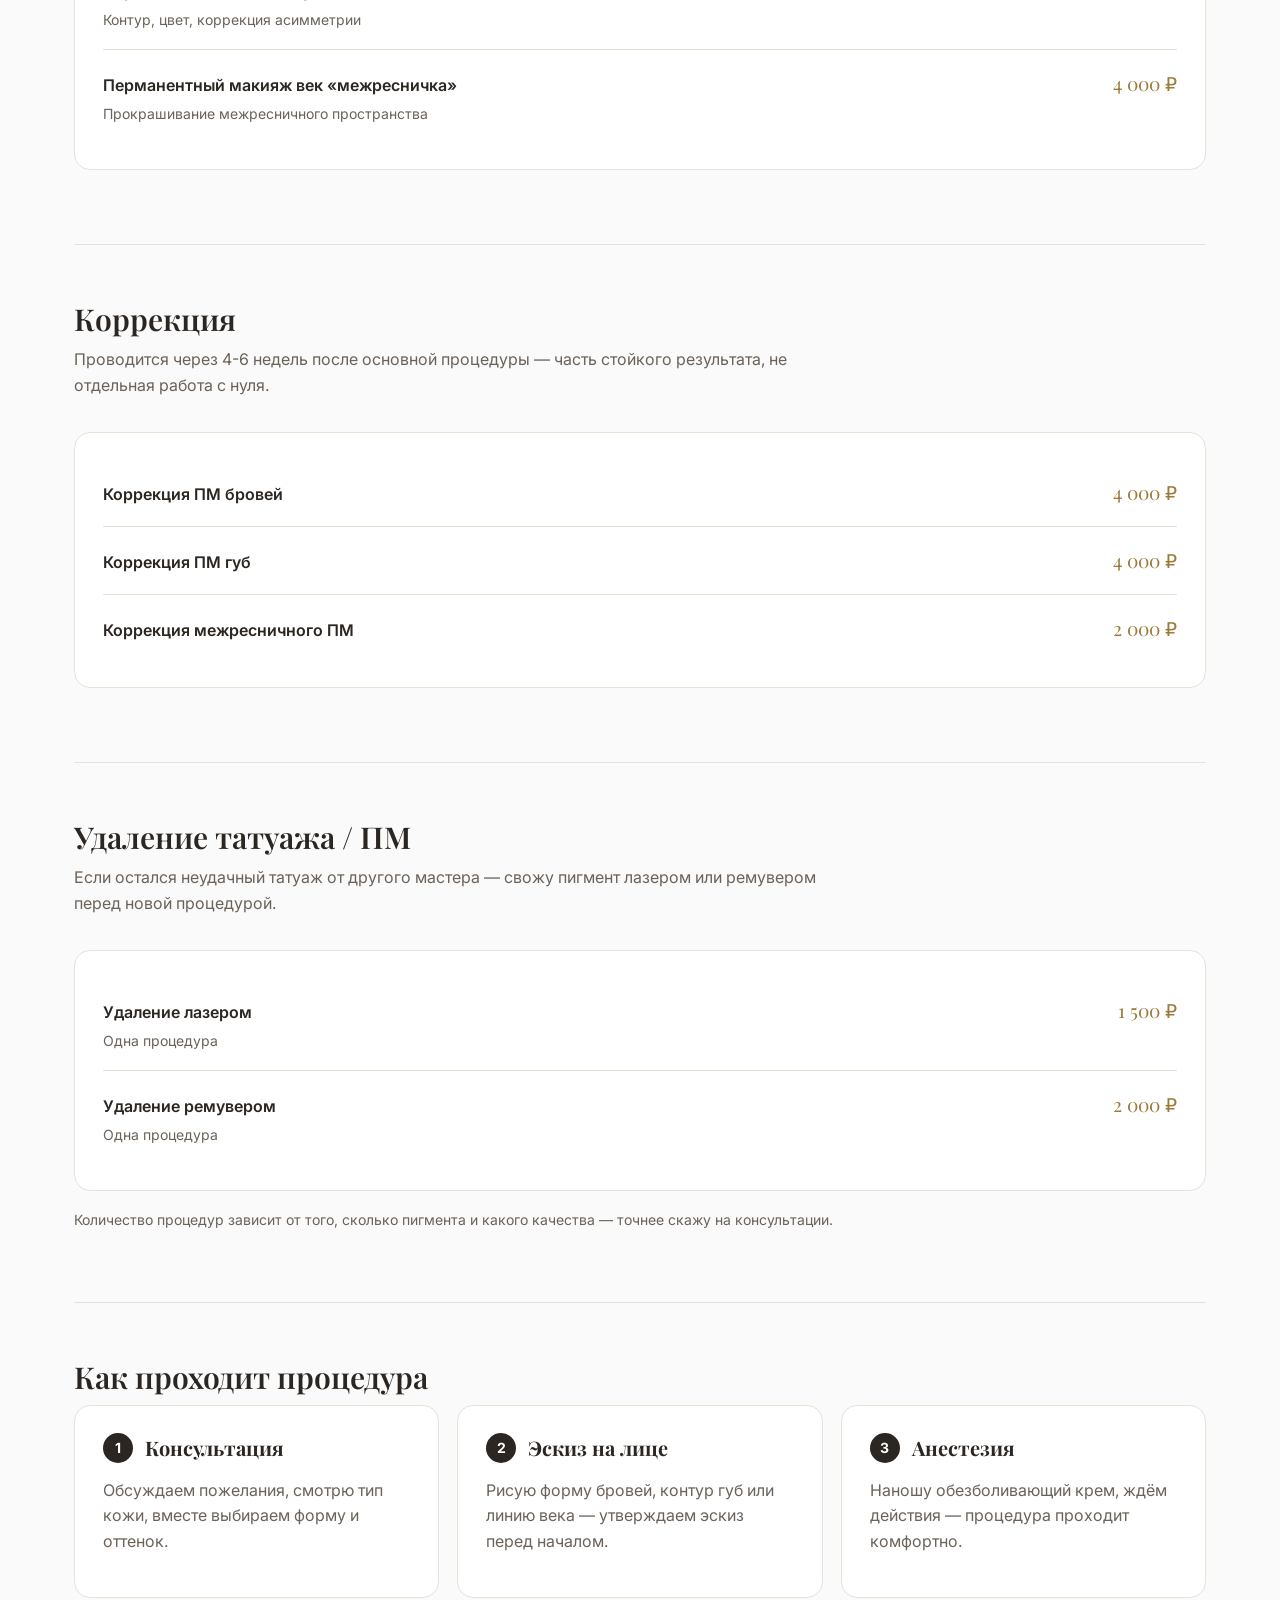
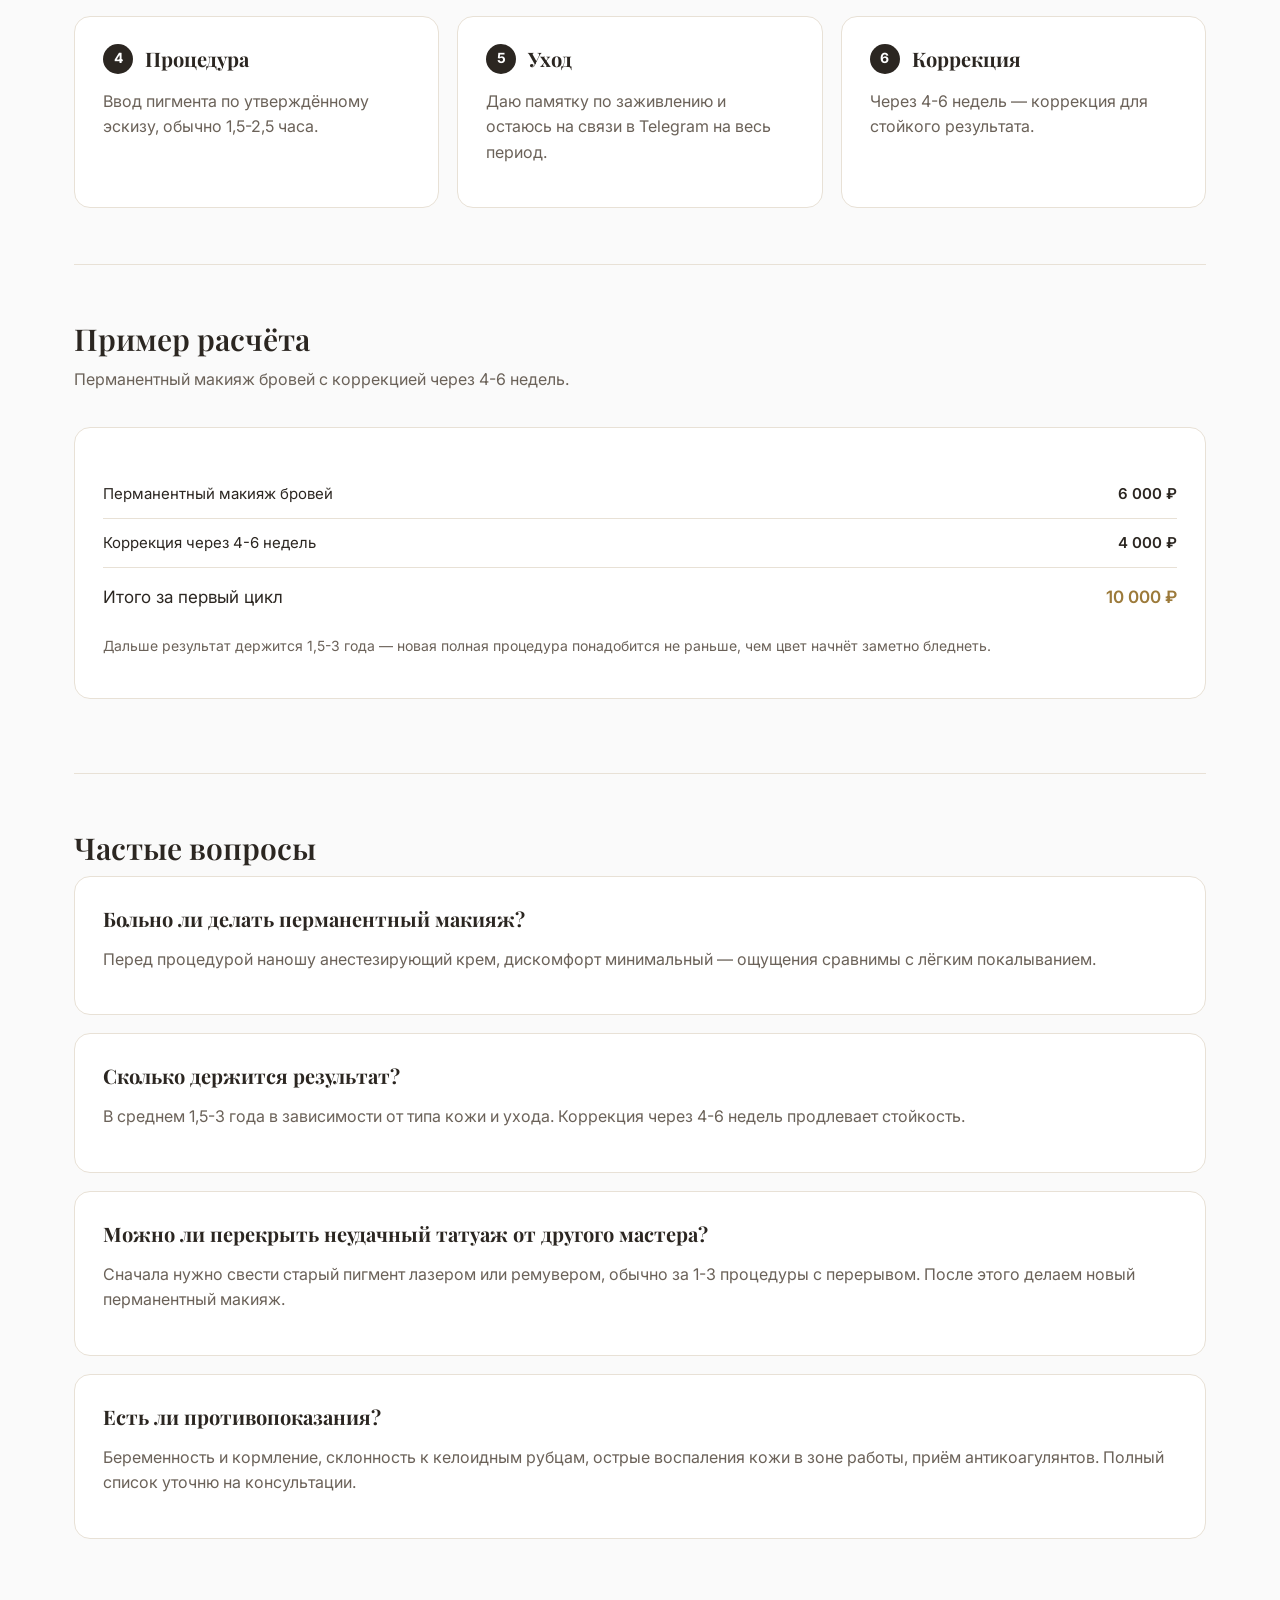
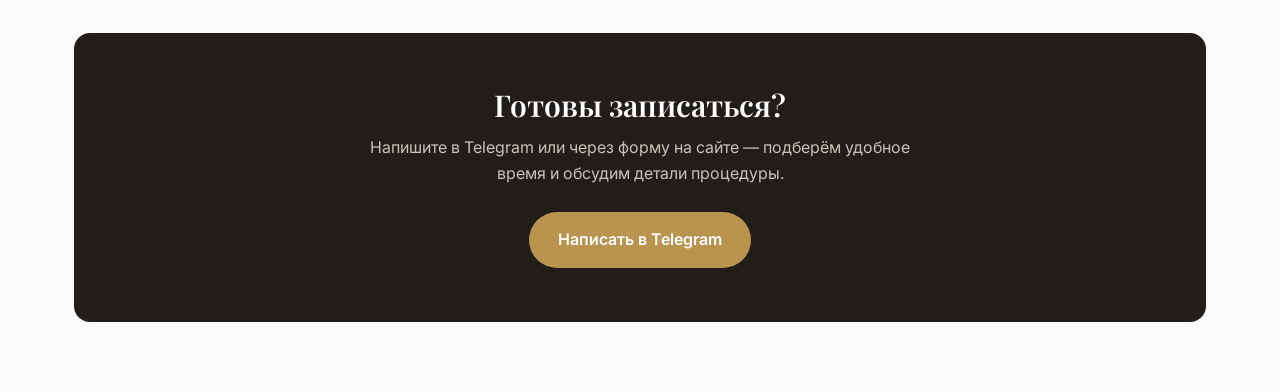
==== commit 5120ebce: "fix: client edits - address cab.212, copy updates, real client photos (10 new), accurate map coords," ====
--- a/presentation.html
+++ b/presentation.html
@@ -33,7 +33,7 @@
       <div><b>6+ лет</b><span>опыта в перманентном макияже</span></div>
       <div><b>3</b><span>направления: брови, губы, веки</span></div>
       <div><b>1,5-3 года</b><span>средняя стойкость результата</span></div>
-      <div><b>Иркутск</b><span>ул. Советская 124Е, каб. 21</span></div>
+      <div><b>Иркутск</b><span>ул. Советская 124Е, каб. 212</span></div>
     </div>
   </section>
 
--- a/styles.css
+++ b/styles.css
@@ -70,6 +70,7 @@
   padding-top: 14px;
   padding-bottom: 14px;
 }
+.header__inner > * { min-width: 0; }
 .logo { display: flex; align-items: center; gap: 10px; flex-shrink: 0; }
 .logo__text { font-family: var(--font-head); font-size: 19px; font-weight: 600; color: var(--clr-text); }
 .logo__suffix { color: var(--clr-accent); font-weight: 500; }
@@ -101,14 +102,11 @@
 /* Hero */
 .hero { padding: 64px 0 80px; background: linear-gradient(180deg, var(--clr-bg-alt), var(--clr-bg) 60%); }
 .hero__grid { display: grid; grid-template-columns: 1.05fr .95fr; gap: 56px; align-items: center; }
+.hero__grid > * { min-width: 0; }
 .eyebrow { display: inline-block; font-size: 13px; font-weight: 600; letter-spacing: .06em; text-transform: uppercase; color: var(--clr-accent); margin-bottom: 16px; }
 .hero h1 { font-size: 42px; margin-bottom: 20px; }
 .hero__lead { font-size: 17px; max-width: 520px; }
-.hero__cta { display: flex; gap: 14px; flex-wrap: wrap; margin: 28px 0 40px; }
-.hero__stats { display: flex; gap: 36px; flex-wrap: wrap; }
-.stat { display: flex; flex-direction: column; }
-.stat__num, .stat__suffix { font-family: var(--font-head); font-size: 30px; font-weight: 700; color: var(--clr-text); display: inline; }
-.stat__label { font-size: 13px; color: var(--clr-text-soft); max-width: 140px; margin-top: 4px; }
+.hero__cta { display: flex; gap: 14px; flex-wrap: wrap; margin: 28px 0 0; }
 
 .hero__card { position: relative; border-radius: 24px; overflow: hidden; box-shadow: var(--shadow); }
 .hero__card img { width: 100%; height: 560px; object-fit: cover; }
@@ -151,13 +149,14 @@
 .prices { background: var(--clr-surface); }
 .price-table { max-width: 780px; margin: 0 auto; border: 1px solid var(--clr-border); border-radius: var(--radius); overflow: hidden; }
 .price-row { display: flex; justify-content: space-between; gap: 20px; padding: 16px 24px; border-bottom: 1px solid var(--clr-border); font-size: 15px; }
+.price-row span:first-child { min-width: 0; }
 .price-row:last-child { border-bottom: none; }
 .price-row--head { background: var(--clr-bg-alt); font-weight: 700; font-family: var(--font-head); }
 .price-row span:last-child { font-weight: 600; white-space: nowrap; }
 .price-note { max-width: 780px; margin: 20px auto 0; text-align: center; font-size: 14px; }
 
 /* Process */
-.process-grid { display: grid; grid-template-columns: repeat(5, 1fr); gap: 20px; }
+.process-grid { display: grid; grid-template-columns: repeat(4, 1fr); gap: 20px; }
 .step { padding: 22px; background: var(--clr-bg); border: 1px solid var(--clr-border); border-radius: var(--radius); }
 .step__num { font-family: var(--font-head); font-size: 26px; color: var(--clr-accent); font-weight: 700; }
 .step h3 { font-size: 15.5px; margin: 12px 0 8px; }
@@ -165,7 +164,7 @@
 
 /* Gallery */
 .gallery { background: var(--clr-surface); }
-.gallery-grid { display: grid; grid-template-columns: repeat(4, 1fr); gap: 20px; }
+.gallery-grid { display: grid; grid-template-columns: repeat(auto-fit, minmax(200px, 1fr)); gap: 20px; }
 .gallery-item { border-radius: var(--radius); overflow: hidden; box-shadow: var(--shadow); }
 .gallery-item img { height: 230px; object-fit: cover; transition: transform .3s ease; }
 .gallery-item:hover img { transform: scale(1.05); }
@@ -182,6 +181,7 @@
 /* Form */
 .form-section { background: var(--clr-bg-alt); }
 .form-grid { display: grid; grid-template-columns: 1fr 1fr; gap: 48px; align-items: start; }
+.form-grid > * { min-width: 0; }
 .form-info .section-title { text-align: left; }
 .contact-card { background: var(--clr-surface); border: 1px solid var(--clr-border); border-radius: var(--radius); padding: 22px; margin: 24px 0; display: flex; flex-direction: column; gap: 14px; }
 .contact-card__row { display: flex; flex-direction: column; gap: 2px; font-size: 14.5px; }
@@ -261,8 +261,11 @@
 }
 @media (max-width: 560px) {
   .header__phone { display: none; }
+  .header__actions { gap: 10px; }
+  .header .btn--primary { padding: 10px 14px; font-size: 13.5px; }
   .adv-grid, .service-grid, .gallery-grid, .process-grid { grid-template-columns: 1fr; }
   .price-row { font-size: 14px; padding: 14px 18px; }
+  .price-row span:last-child { white-space: normal; }
   .footer__inner { grid-template-columns: 1fr; }
 }
 @media (max-width: 380px) {
